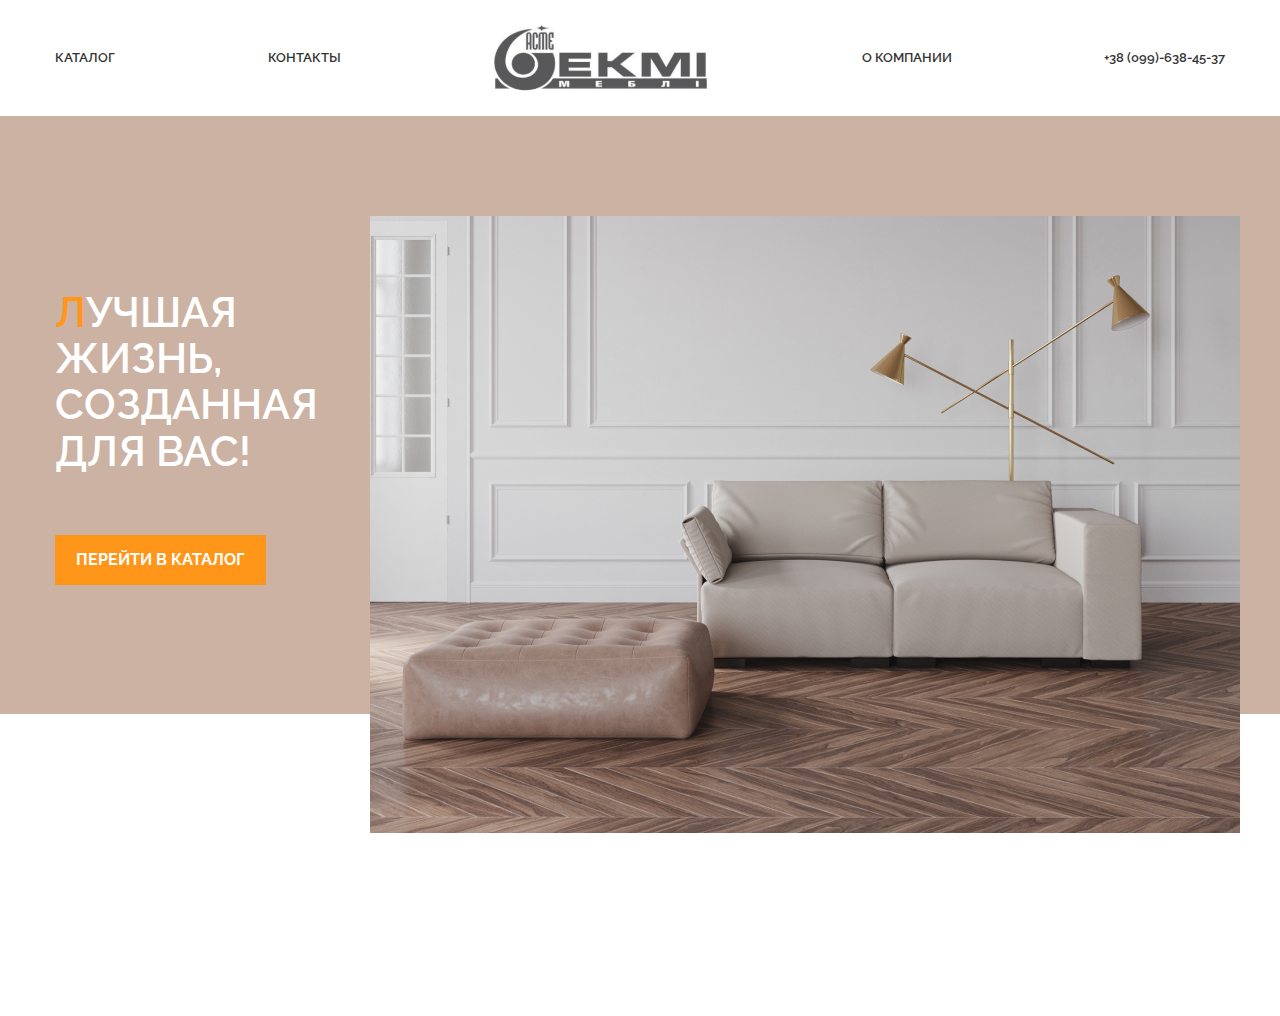
==== index.html @ 5d589083 "start project" ====
<!DOCTYPE html>
<html lang="en">

<head>
    <meta charset="UTF-8">
    <meta http-equiv="X-UA-Compatible" content="IE=edge">
    <meta name="viewport" content="width=device-width, initial-scale=1.0">
    <link rel="stylesheet" href="css/main.css">
    <title>Document</title>
</head>

<body>
    <div class="wrapper">
        <header class="header none1">
            <div class="header__container">
                <div class="header__menu menu">
                    <div class="menu__icon">
                        <span></span>
                    </div>
                    <div class="menu__tel">
                        <svg xmlns="http://www.w3.org/2000/svg" width="21" height="21" viewBox="0 0 21 21" fill="none">
                            <path
                                d="M16.2382 21C16.0338 20.9994 15.8301 20.9765 15.6304 20.9316C11.8298 20.1276 8.32834 18.2424 5.52915 15.4931C2.78968 12.7377 0.889716 9.22957 0.0591278 5.39304C-0.0388091 4.9149 -0.0147715 4.41902 0.128928 3.95313C0.272627 3.48723 0.531152 3.067 0.879631 2.73285L3.31075 0.339911C3.43492 0.219821 3.58246 0.127859 3.74374 0.0700266C3.90502 0.0121938 4.07641 -0.0102096 4.24673 0.00427847C4.42333 0.0231192 4.59375 0.0812958 4.746 0.174717C4.89826 0.268138 5.02865 0.394535 5.12801 0.54502L8.16691 5.13821C8.28087 5.31643 8.33588 5.52736 8.32385 5.73995C8.31181 5.95254 8.23337 6.15556 8.10006 6.31914L6.57453 8.18377C7.1821 9.5589 8.04253 10.8017 9.10897 11.8446C10.1685 12.9254 11.4209 13.7883 12.7982 14.3868L14.6884 12.8515C14.8471 12.7232 15.0403 12.6474 15.2423 12.6341C15.4442 12.6207 15.6453 12.6706 15.8189 12.777L20.4076 15.8101C20.5651 15.9062 20.6992 16.0376 20.8 16.1943C20.9008 16.351 20.9656 16.529 20.9896 16.7149C21.0135 16.9009 20.9961 17.09 20.9384 17.268C20.8808 17.4461 20.7845 17.6085 20.6568 17.7431L18.2864 20.1422C18.0172 20.4162 17.6976 20.6331 17.3461 20.7803C16.9946 20.9275 16.6181 21.0021 16.2382 21ZM4.14949 1.23493L1.71837 3.62787C1.52233 3.81467 1.37721 4.05044 1.29729 4.31199C1.21736 4.57353 1.20539 4.85185 1.26253 5.11957C2.03485 8.71962 3.81017 12.0139 6.37396 14.6043C9.0082 17.1909 12.3032 18.964 15.8796 19.7196C16.1503 19.7775 16.4309 19.7657 16.6961 19.6855C16.9612 19.6052 17.2028 19.4589 17.3991 19.2596L19.7694 16.8605L15.3387 13.933L13.3087 15.5863C13.231 15.6492 13.1394 15.6917 13.042 15.7102C12.9445 15.7286 12.8441 15.7223 12.7496 15.692C11.064 15.0569 9.53652 14.0488 8.27631 12.7397C6.97284 11.4949 5.96105 9.96511 5.31642 8.26457C5.28915 8.16162 5.28825 8.05322 5.31379 7.94981C5.33934 7.8464 5.39048 7.75145 5.46229 7.6741L7.1033 5.66652L4.14949 1.23493Z"
                                fill="black" />
                        </svg>
                    </div>
                    <div class="menu__logo-tel">
                        <img src="./img/header/logoTel.svg" alt="logo">
                    </div>
                    <nav class="menu__body">
                        <ul class="menu__list">
                            <li class="menu__item">
                                <a href="" class="menu__link">Каталог</a>
                            </li>
                            <li class="menu__item">
                                <a href="" class="menu__link">Контакты</a>
                            </li>
                            <li class="menu__logo">
                                <a href="" class="menu__logo-link">
                                    <img src="./img/header/logo.svg" alt="logo">
                                </a>
                            </li>
                            <li class="menu__item">
                                <a href="" class="menu__link">О компании</a>
                            </li>
                            <li class="menu__item">
                                <a href="tel:+380996384537" class="menu__link">+38 (099)-638-45-37</a>
                            </li>
                        </ul>
                    </nav>
                </div>
            </div>
        </header>
        <main>
            <section class="products">
                <div class="products__container">
                    <div class="products__content">
                        <h1 class="products__title">ЛУЧШАЯ ЖИЗНЬ,
                        СОЗДАННАЯ ДЛЯ ВАС!</h1>
                        <button class="products__btn">перейти в КАталог</button>
                    </div>
                    <div class="swiper-container products__slider">
                        <div class="swiper-wrapper products__slider-wrapper">
                            <div class="swiper-slide">
                                <img src="./img/sliders/1.jpg " alt="">
                            </div>
                            <div class="swiper-slide">
                                <img src="./img/sliders/2.jpg " alt="">
                            </div>
                            <div class="swiper-slide">
                                <img src="./img/sliders/3.jpg " alt="">
                            </div>
                        </div>
                    </div>
                </div>
            </section>
        </main>
        <footer>
        </footer>
    </div>
    <script src="https://unpkg.com/swiper/swiper-bundle.min.js"></script>
    <script type="module" src="./js/main.js"></script>
</body>

</html>
---- css/main.css ----
@import url("https://fonts.googleapis.com/css2?family=Open+Sans:wght@300;400;600;700&family=Poppins:wght@700&family=Raleway:wght@100..900&family=Roboto:wght@300;500&display=swap");
* {
  padding: 0;
  margin: 0;
  border: 0;
}

*, *:before, *:after {
  box-sizing: border-box;
}

:focus, :active {
  outline: none;
}

a:focus, a:active {
  outline: none;
}

nav, footer, header, aside {
  display: block;
}

html, body {
  height: 100%;
  width: 100%;
  font-size: 100%;
  line-height: 1;
  font-size: 16px;
  -ms-text-size-adjust: 100%;
  -moz-text-size-adjust: 100%;
  -webkit-text-size-adjust: 100%;
}

input, button, textarea {
  font-family: inherit;
}

input::-ms-clear {
  display: none;
}

button {
  cursor: pointer;
}

button::-moz-focus-inner {
  padding: 0;
  border: 0;
}

a, a:visited {
  text-decoration: none;
}

a:hover {
  text-decoration: none;
}

ul li {
  list-style: none;
}

img {
  vertical-align: top;
}

h1, h2, h3, h4, h5, h6 {
  font-size: inherit;
  font-weight: 400;
}

body {
  font-family: "Raleway", sans-serif;
  background-color: #fff;
}

a {
  color: #343434;
  transition: all 0.2s ease-in-out;
}
a:hover {
  color: #FF9619;
  text-decoration: underline;
}

[class*=__container] {
  max-width: 1200px;
  margin: 0 auto;
  padding: 0 15px;
}

.container {
  max-width: 1200px;
  margin: 0 auto;
  padding: 0 15px;
}

.header {
  position: fixed;
  top: 0;
  left: 0;
  z-index: 50;
  width: 100%;
  padding: 25px 0;
  background-color: white;
}
@media (max-width: 768px) {
  .menu {
    display: flex;
    flex-direction: row-reverse;
    align-items: center;
    gap: 35px;
  }
}
@media (max-width: 768px) {
  .menu__body {
    position: absolute;
    min-height: 100vh;
    width: 70%;
    top: 0;
    right: -100%;
    background-color: #ffffff;
    transition: all ease-in-out 0.3s;
  }
}
.menu__list {
  display: flex;
  align-items: center;
  justify-content: space-between;
}
@media (max-width: 768px) {
  .menu__list {
    min-height: 100vh;
    width: 100%;
    flex-direction: column;
    justify-content: center;
    gap: 23px;
    padding: 20px;
  }
}
.menu__link {
  font-size: 13px;
  font-weight: 600;
  line-height: 150%;
  text-transform: uppercase;
}
@media (max-width: 768px) {
  .menu__logo {
    display: none;
  }
}

.menu__icon {
  z-index: 5;
  position: relative;
  width: 25px;
  height: 23px;
  cursor: pointer;
  display: none;
}
@media (max-width: 768px) {
  .menu__icon {
    display: block;
  }
}

.menu__icon span {
  position: absolute;
  background-color: #343434;
  left: 0;
  width: 100%;
  height: 2px;
  top: 50%;
  transform: translate(0, -50%);
  transition: all 0.3s ease 0s;
}

.menu__icon:before,
.menu__icon:after {
  content: "";
  background-color: #343434;
  position: absolute;
  width: 100%;
  height: 2px;
  left: 0;
  transition: all 0.3s ease 0s;
}

.menu__icon:before {
  top: 0;
}

.menu__icon:after {
  bottom: 0;
}

.menu__icon.active span {
  transform: scale(0);
}

.menu__icon.active:before {
  transform: rotate(45deg);
  top: 10.5px;
}

.menu__icon.active:after {
  transform: rotate(-45deg);
  bottom: 10.5px;
}

.menu__body.active {
  right: 0;
}

.menu__logo-tel {
  display: none;
}
@media (max-width: 768px) {
  .menu__logo-tel {
    display: block;
    flex: 1 1 auto;
    position: relative;
    z-index: 10;
  }
}

.menu__tel {
  display: none;
}
@media (max-width: 768px) {
  .menu__tel {
    display: block;
    position: relative;
    z-index: 10;
  }
}

.products {
  margin-top: 116px;
  padding: 174px 0 129px 0;
  background-color: #CCB2A3;
}
.products__container {
  display: flex;
  position: relative;
}
.products__title {
  max-width: 270px;
  color: #fff;
  font-size: 42px;
  font-weight: 600;
  line-height: 110%;
  text-transform: capitalize;
}
.products__title::first-letter {
  color: #FF9619;
}
.products__btn {
  margin-top: 60px;
  padding: 13px 21px;
  background-color: #FF9619;
  color: #fff;
  text-align: center;
  font-size: 16px;
  font-weight: 700;
  line-height: 150%;
  text-transform: uppercase;
  transition: all ease-in 0.3s;
}
.products__btn:hover {
  background-color: #5B5B5B;
}
.products__slider {
  position: absolute;
  z-index: 5;
  top: -25%;
  right: 0;
  height: 617px;
  overflow: hidden;
}

.products__slider-wrapper {
  display: flex;
  max-width: 870px;
  height: 100%;
}

.swiper-slide__img {
  width: 100%;
  height: 100%;
}
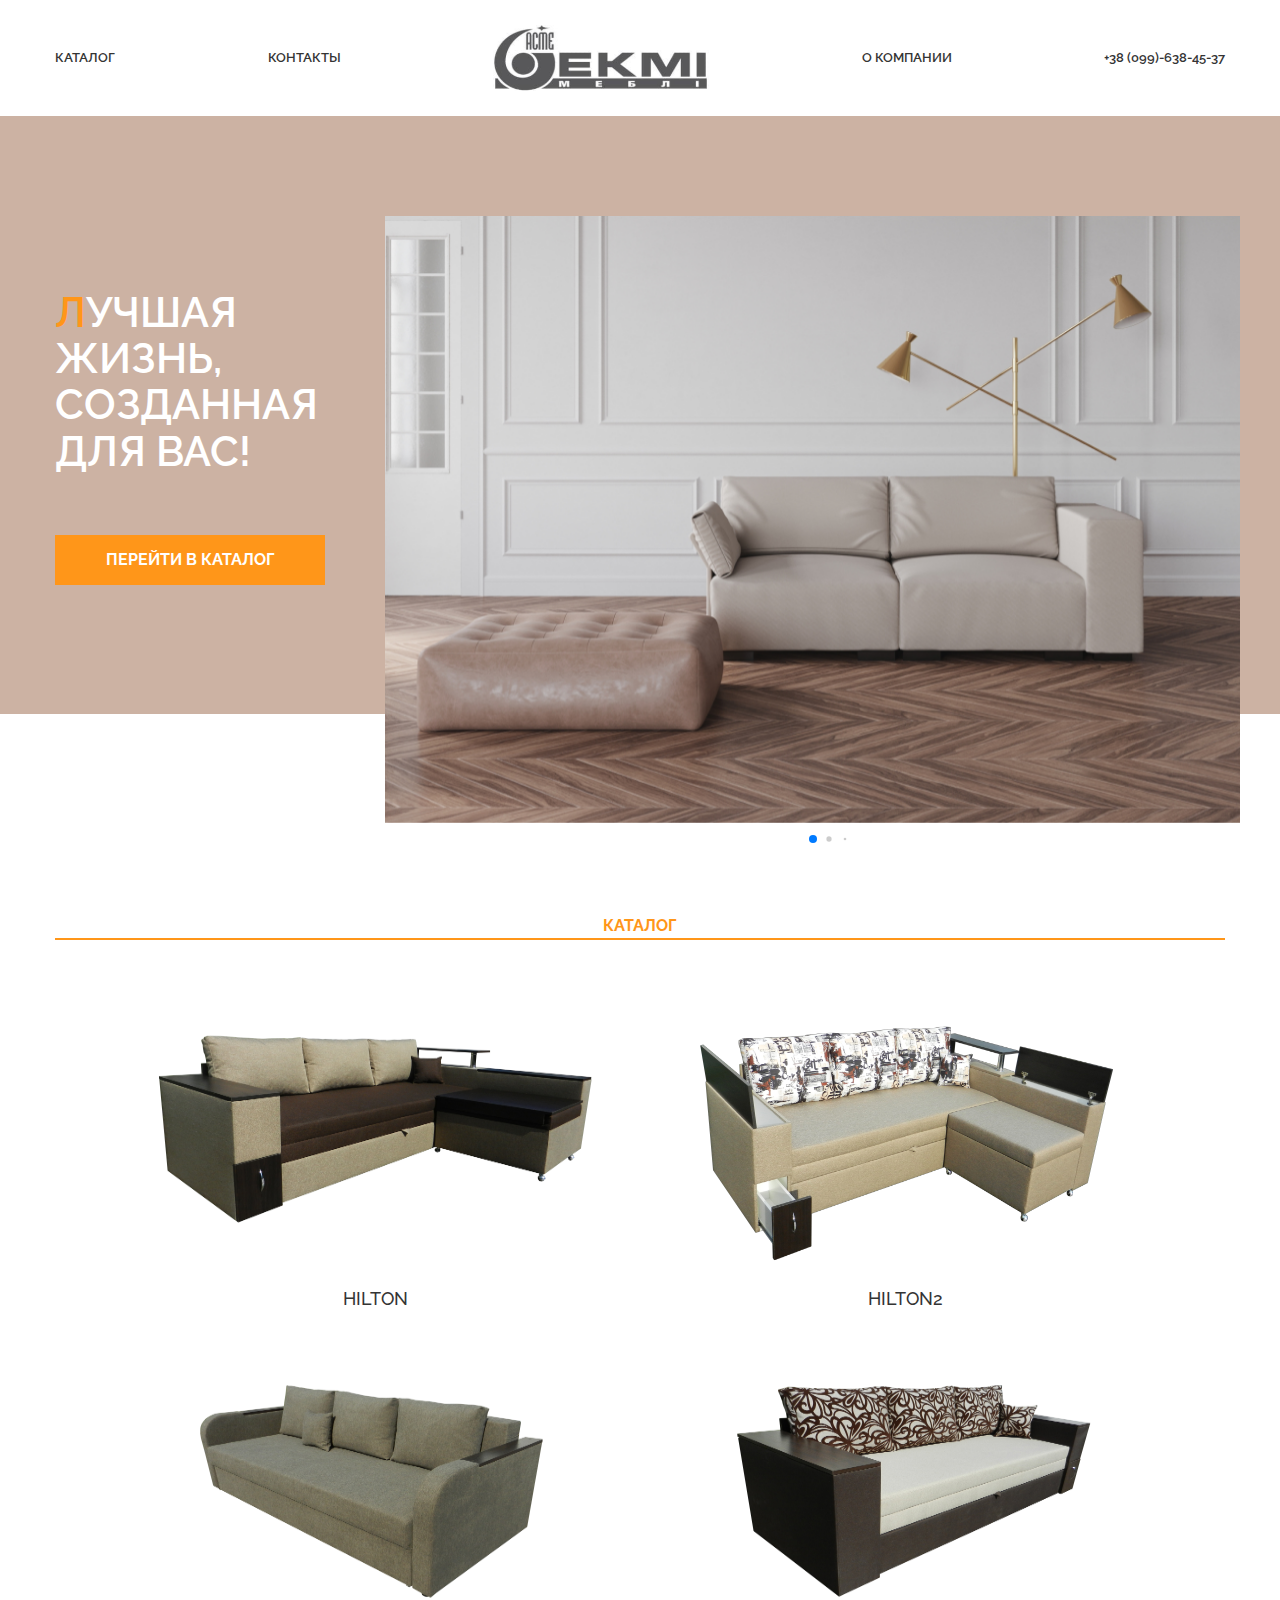
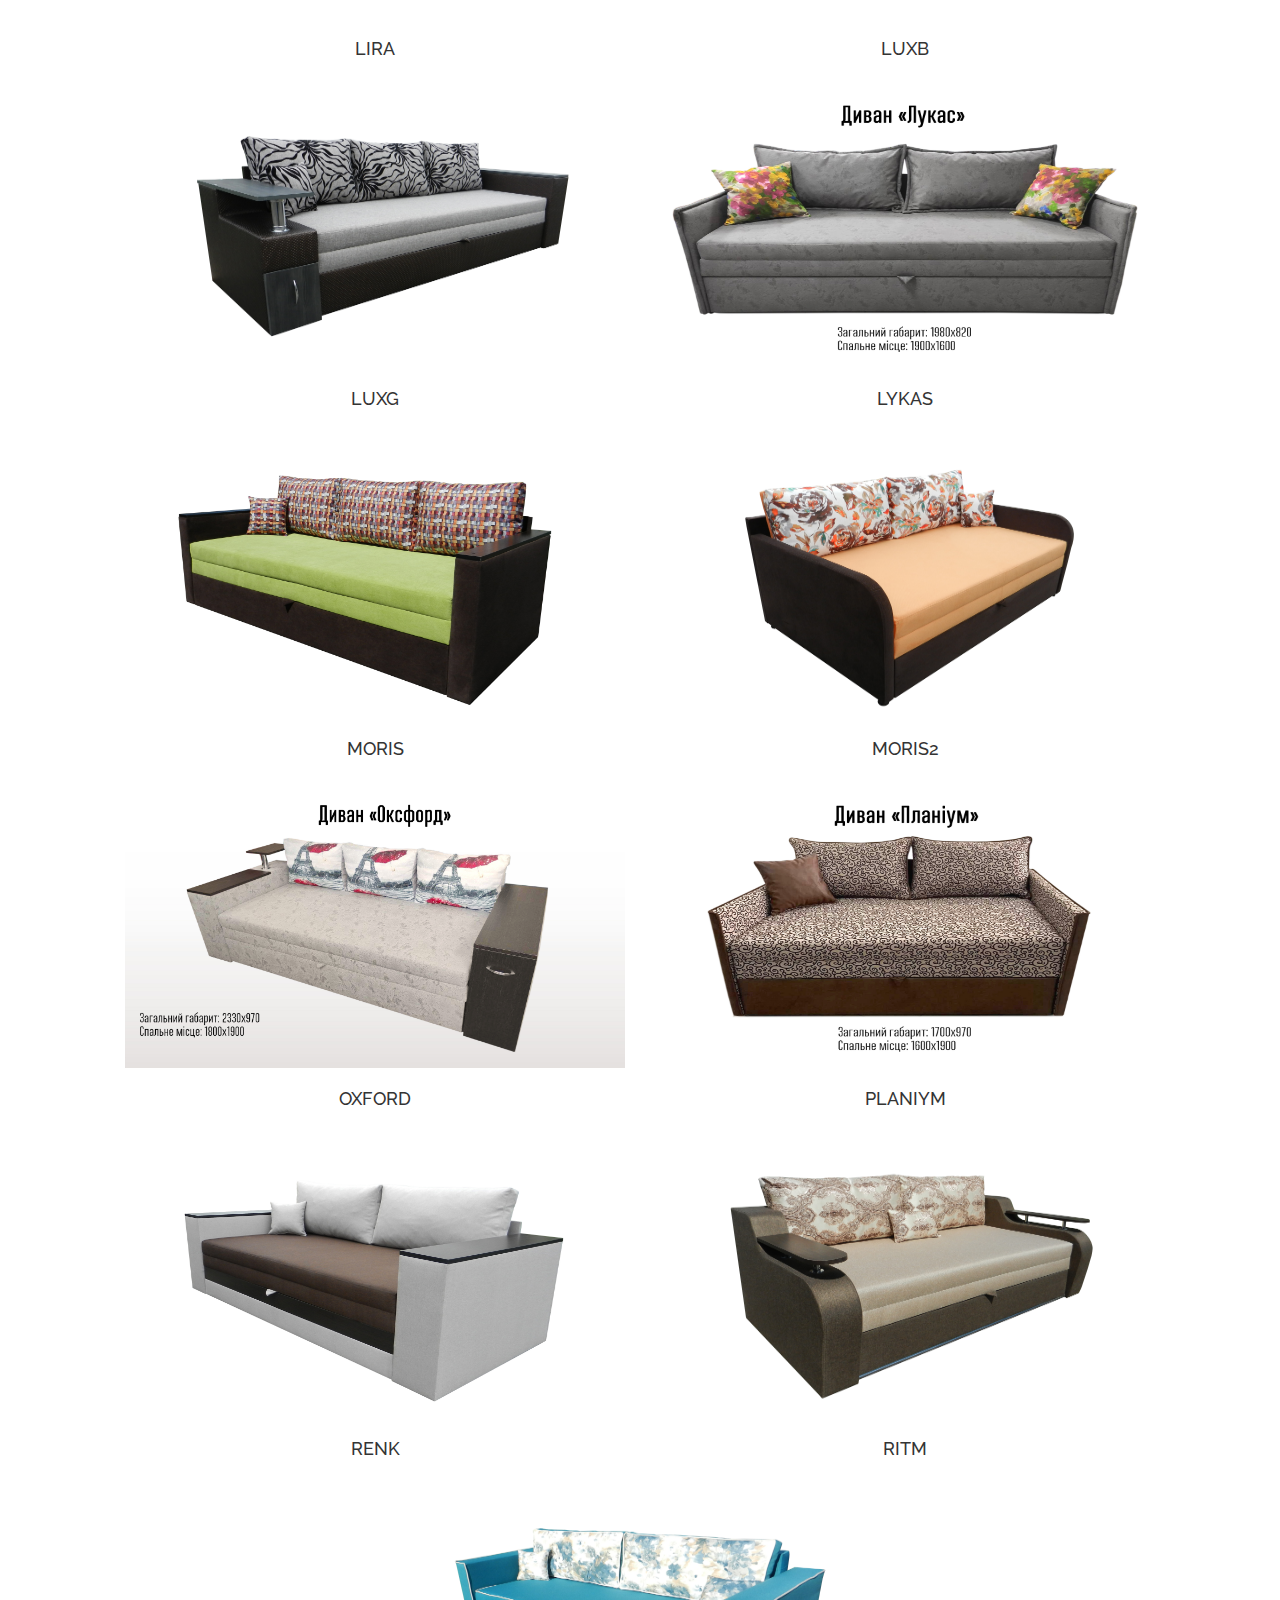
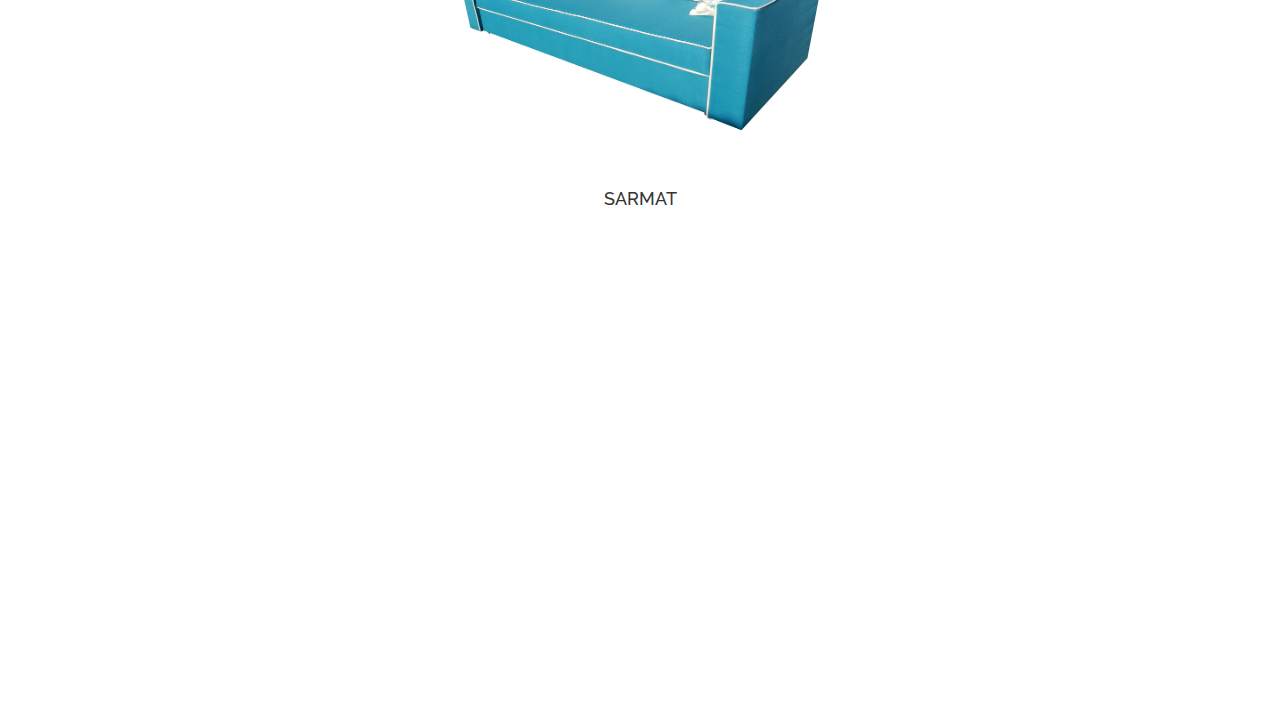
==== commit fa2e826f: "global version" ====
--- a/index.html
+++ b/index.html
@@ -5,6 +5,7 @@
     <meta charset="UTF-8">
     <meta http-equiv="X-UA-Compatible" content="IE=edge">
     <meta name="viewport" content="width=device-width, initial-scale=1.0">
+    <link rel="stylesheet" href="https://unpkg.com/swiper/swiper-bundle.min.css">
     <link rel="stylesheet" href="css/main.css">
     <title>Document</title>
 </head>
@@ -18,11 +19,13 @@
                         <span></span>
                     </div>
                     <div class="menu__tel">
-                        <svg xmlns="http://www.w3.org/2000/svg" width="21" height="21" viewBox="0 0 21 21" fill="none">
-                            <path
-                                d="M16.2382 21C16.0338 20.9994 15.8301 20.9765 15.6304 20.9316C11.8298 20.1276 8.32834 18.2424 5.52915 15.4931C2.78968 12.7377 0.889716 9.22957 0.0591278 5.39304C-0.0388091 4.9149 -0.0147715 4.41902 0.128928 3.95313C0.272627 3.48723 0.531152 3.067 0.879631 2.73285L3.31075 0.339911C3.43492 0.219821 3.58246 0.127859 3.74374 0.0700266C3.90502 0.0121938 4.07641 -0.0102096 4.24673 0.00427847C4.42333 0.0231192 4.59375 0.0812958 4.746 0.174717C4.89826 0.268138 5.02865 0.394535 5.12801 0.54502L8.16691 5.13821C8.28087 5.31643 8.33588 5.52736 8.32385 5.73995C8.31181 5.95254 8.23337 6.15556 8.10006 6.31914L6.57453 8.18377C7.1821 9.5589 8.04253 10.8017 9.10897 11.8446C10.1685 12.9254 11.4209 13.7883 12.7982 14.3868L14.6884 12.8515C14.8471 12.7232 15.0403 12.6474 15.2423 12.6341C15.4442 12.6207 15.6453 12.6706 15.8189 12.777L20.4076 15.8101C20.5651 15.9062 20.6992 16.0376 20.8 16.1943C20.9008 16.351 20.9656 16.529 20.9896 16.7149C21.0135 16.9009 20.9961 17.09 20.9384 17.268C20.8808 17.4461 20.7845 17.6085 20.6568 17.7431L18.2864 20.1422C18.0172 20.4162 17.6976 20.6331 17.3461 20.7803C16.9946 20.9275 16.6181 21.0021 16.2382 21ZM4.14949 1.23493L1.71837 3.62787C1.52233 3.81467 1.37721 4.05044 1.29729 4.31199C1.21736 4.57353 1.20539 4.85185 1.26253 5.11957C2.03485 8.71962 3.81017 12.0139 6.37396 14.6043C9.0082 17.1909 12.3032 18.964 15.8796 19.7196C16.1503 19.7775 16.4309 19.7657 16.6961 19.6855C16.9612 19.6052 17.2028 19.4589 17.3991 19.2596L19.7694 16.8605L15.3387 13.933L13.3087 15.5863C13.231 15.6492 13.1394 15.6917 13.042 15.7102C12.9445 15.7286 12.8441 15.7223 12.7496 15.692C11.064 15.0569 9.53652 14.0488 8.27631 12.7397C6.97284 11.4949 5.96105 9.96511 5.31642 8.26457C5.28915 8.16162 5.28825 8.05322 5.31379 7.94981C5.33934 7.8464 5.39048 7.75145 5.46229 7.6741L7.1033 5.66652L4.14949 1.23493Z"
-                                fill="black" />
-                        </svg>
+                        <a href="tel:+380996384537">
+                            <svg class="menu__tel-icon" xmlns="http://www.w3.org/2000/svg" width="21" height="21" viewBox="0 0 21 21" fill="none">
+                                <path
+                                    d="M16.2382 21C16.0338 20.9994 15.8301 20.9765 15.6304 20.9316C11.8298 20.1276 8.32834 18.2424 5.52915 15.4931C2.78968 12.7377 0.889716 9.22957 0.0591278 5.39304C-0.0388091 4.9149 -0.0147715 4.41902 0.128928 3.95313C0.272627 3.48723 0.531152 3.067 0.879631 2.73285L3.31075 0.339911C3.43492 0.219821 3.58246 0.127859 3.74374 0.0700266C3.90502 0.0121938 4.07641 -0.0102096 4.24673 0.00427847C4.42333 0.0231192 4.59375 0.0812958 4.746 0.174717C4.89826 0.268138 5.02865 0.394535 5.12801 0.54502L8.16691 5.13821C8.28087 5.31643 8.33588 5.52736 8.32385 5.73995C8.31181 5.95254 8.23337 6.15556 8.10006 6.31914L6.57453 8.18377C7.1821 9.5589 8.04253 10.8017 9.10897 11.8446C10.1685 12.9254 11.4209 13.7883 12.7982 14.3868L14.6884 12.8515C14.8471 12.7232 15.0403 12.6474 15.2423 12.6341C15.4442 12.6207 15.6453 12.6706 15.8189 12.777L20.4076 15.8101C20.5651 15.9062 20.6992 16.0376 20.8 16.1943C20.9008 16.351 20.9656 16.529 20.9896 16.7149C21.0135 16.9009 20.9961 17.09 20.9384 17.268C20.8808 17.4461 20.7845 17.6085 20.6568 17.7431L18.2864 20.1422C18.0172 20.4162 17.6976 20.6331 17.3461 20.7803C16.9946 20.9275 16.6181 21.0021 16.2382 21ZM4.14949 1.23493L1.71837 3.62787C1.52233 3.81467 1.37721 4.05044 1.29729 4.31199C1.21736 4.57353 1.20539 4.85185 1.26253 5.11957C2.03485 8.71962 3.81017 12.0139 6.37396 14.6043C9.0082 17.1909 12.3032 18.964 15.8796 19.7196C16.1503 19.7775 16.4309 19.7657 16.6961 19.6855C16.9612 19.6052 17.2028 19.4589 17.3991 19.2596L19.7694 16.8605L15.3387 13.933L13.3087 15.5863C13.231 15.6492 13.1394 15.6917 13.042 15.7102C12.9445 15.7286 12.8441 15.7223 12.7496 15.692C11.064 15.0569 9.53652 14.0488 8.27631 12.7397C6.97284 11.4949 5.96105 9.96511 5.31642 8.26457C5.28915 8.16162 5.28825 8.05322 5.31379 7.94981C5.33934 7.8464 5.39048 7.75145 5.46229 7.6741L7.1033 5.66652L4.14949 1.23493Z"
+                                    fill="black" />
+                            </svg>
+                        </a>
                     </div>
                     <div class="menu__logo-tel">
                         <img src="./img/header/logoTel.svg" alt="logo">
@@ -30,7 +33,7 @@
                     <nav class="menu__body">
                         <ul class="menu__list">
                             <li class="menu__item">
-                                <a href="" class="menu__link">Каталог</a>
+                                <a href="#goods" class="menu__link">Каталог</a>
                             </li>
                             <li class="menu__item">
                                 <a href="" class="menu__link">Контакты</a>
@@ -57,20 +60,54 @@
                     <div class="products__content">
                         <h1 class="products__title">ЛУЧШАЯ ЖИЗНЬ,
                         СОЗДАННАЯ ДЛЯ ВАС!</h1>
-                        <button class="products__btn">перейти в КАталог</button>
+                        <a href="#goods" class="products__btn">перейти в КАталог</a>
                     </div>
                     <div class="swiper-container products__slider">
                         <div class="swiper-wrapper products__slider-wrapper">
-                            <div class="swiper-slide">
-                                <img src="./img/sliders/1.jpg " alt="">
+                            <div class="swiper-slide products__slide">
+                                <div class="products__slide-item"><img src="./img/sliders/1.jpg " alt=""></div>
                             </div>
                             <div class="swiper-slide">
-                                <img src="./img/sliders/2.jpg " alt="">
+                                <div class="products__slide-item"><img src="./img/sliders/2.jpg " alt=""></div>
                             </div>
                             <div class="swiper-slide">
-                                <img src="./img/sliders/3.jpg " alt="">
+                                <div class="products__slide-item"><img src="./img/sliders/3.jpg " alt=""></div>
                             </div>
                         </div>
+                        <div class="swiper-pagination products__pagination"></div>
+                    </div>
+                </div>
+            </section>
+            <section id="goods" class="goods">
+                <div class="goods__container">
+                    <h2 class="goods__title">
+                        Каталог
+                    </h2>
+                    <div class="goods__card-inner">
+                        <!-- <div class="goods__card card">
+                            <div class="card__img">
+                                <img src="./img/cards/Alba.png" alt="">
+                            </div>
+                            <p class="card__subtitle">sdfsdfsdf</p>
+                        </div>
+                        <div class="goods__card card">
+                            <div class="card__img">
+                                <img src="./img/cards/image 4.svg" alt="">
+                            </div>
+                            <p class="card__subtitle">sdfsdfsdf</p>
+                        </div>
+                        <div class="goods__card card">
+                            <div class="card__img">
+                                <img src="./img/cards/Alba.png" alt="">
+                            </div>
+                            <p class="card__subtitle">sdfsdfsdf</p>
+                        </div>
+                        <div class="goods__card card">
+                            <div class="card__img">
+                                <img src="./img/cards/Alba.png" alt="">
+                            </div>
+                            <p class="card__subtitle">sdfsdfsdf</p>
+                        </div> -->
                     </div>
                 </div>
             </section>
--- a/css/main.css
+++ b/css/main.css
@@ -72,7 +72,10 @@
 
 body {
   font-family: "Raleway", sans-serif;
-  background-color: #fff;
+}
+
+.wrapper {
+  padding-bottom: 500px;
 }
 
 a {
@@ -85,12 +88,6 @@
 }
 
 [class*=__container] {
-  max-width: 1200px;
-  margin: 0 auto;
-  padding: 0 15px;
-}
-
-.container {
   max-width: 1200px;
   margin: 0 auto;
   padding: 0 15px;
@@ -241,9 +238,20 @@
   padding: 174px 0 129px 0;
   background-color: #CCB2A3;
 }
+@media (max-width: 999px) {
+  .products {
+    padding: 70px 0 70px 0;
+  }
+}
 .products__container {
   display: flex;
   position: relative;
+  justify-content: space-between;
+}
+@media (max-width: 999px) {
+  .products__container {
+    flex-direction: column;
+  }
 }
 .products__title {
   max-width: 270px;
@@ -253,10 +261,17 @@
   line-height: 110%;
   text-transform: capitalize;
 }
+@media (max-width: 999px) {
+  .products__title {
+    max-width: 400px;
+  }
+}
 .products__title::first-letter {
   color: #FF9619;
 }
 .products__btn {
+  display: block;
+  cursor: pointer;
   margin-top: 60px;
   padding: 13px 21px;
   background-color: #FF9619;
@@ -276,17 +291,131 @@
   z-index: 5;
   top: -25%;
   right: 0;
-  height: 617px;
+}
+@media (max-width: 999px) {
+  .products__slider {
+    position: static;
+    width: 100%;
+    height: 100%;
+  }
+}
+
+.menu__tel-icon:hover {
+  fill: #FF9619;
+}
+
+.products__slider-wrapper {
+  max-width: 870px;
+  max-width: clamp(29.375rem, -6.715rem + 75.19vw, 54.375rem);
   overflow: hidden;
 }
-
-.products__slider-wrapper {
-  display: flex;
-  max-width: 870px;
+@media (max-width: 999px) {
+  .products__slider-wrapper {
+    max-width: 100%;
+  }
+}
+
+.swiper-slide img {
   height: 100%;
-}
-
-.swiper-slide__img {
-  width: 100%;
+  width: 100%;
+}
+
+.products__slider .products__pagination {
+  bottom: -20px;
+}
+
+.goods {
+  padding-top: 200px;
+}
+.goods__title {
+  color: #FF9619;
+  text-align: center;
+  font-size: 16px;
+  font-weight: 700;
+  line-height: 150%;
+  text-transform: uppercase;
+  border-bottom: 2px solid #FF9619;
+  margin-bottom: 50px;
+}
+.goods__card-inner {
+  display: flex;
+  gap: 30px;
+  flex-wrap: wrap;
+  justify-content: center;
+}
+.goods__card {
+  cursor: pointer;
+  width: 500px;
+}
+
+.card:hover {
+  scale: 1.1;
+}
+.card:hover .card__subtitle {
+  color: #FF9619;
+}
+.card__img {
+  background-color: #F2F3F5;
+  height: 278px;
+  display: flex;
+  justify-content: center;
+  align-items: center;
+}
+.card__img:hover {
+  border: 1px solid #000;
+}
+.card__img img {
   height: 100%;
+  width: 100%;
+}
+.card__subtitle {
+  text-align: center;
+  margin-top: 20px;
+  color: #343434;
+  font-size: 18px;
+  font-weight: 500;
+  line-height: 22px;
+  text-transform: uppercase;
+}
+
+.product-details {
+  margin-top: 116px;
+}
+.product-details__box {
+  display: flex;
+}
+.product-details__img-block {
+  display: flex;
+  flex-direction: column;
+  flex: 1 0 50%;
+}
+.product-details__img-block img {
+  cursor: pointer;
+  width: 100%;
+  height: 100%;
+}
+.product-details__mini-img {
+  display: flex;
+  flex-wrap: wrap;
+  gap: 10px;
+}
+.product-details__img {
+  max-width: 100px;
+}
+.product-details__title {
+  color: #343434;
+  font-family: "Raleway", sans-serif;
+  font-size: 35px;
+  font-style: normal;
+  font-weight: 700;
+  line-height: 150%;
+  text-transform: uppercase;
+}
+.product-details__text {
+  color: #343434;
+  font-family: "Raleway", sans-serif;
+  font-size: 18px;
+  font-style: normal;
+  font-weight: 300;
+  line-height: 150%;
 }